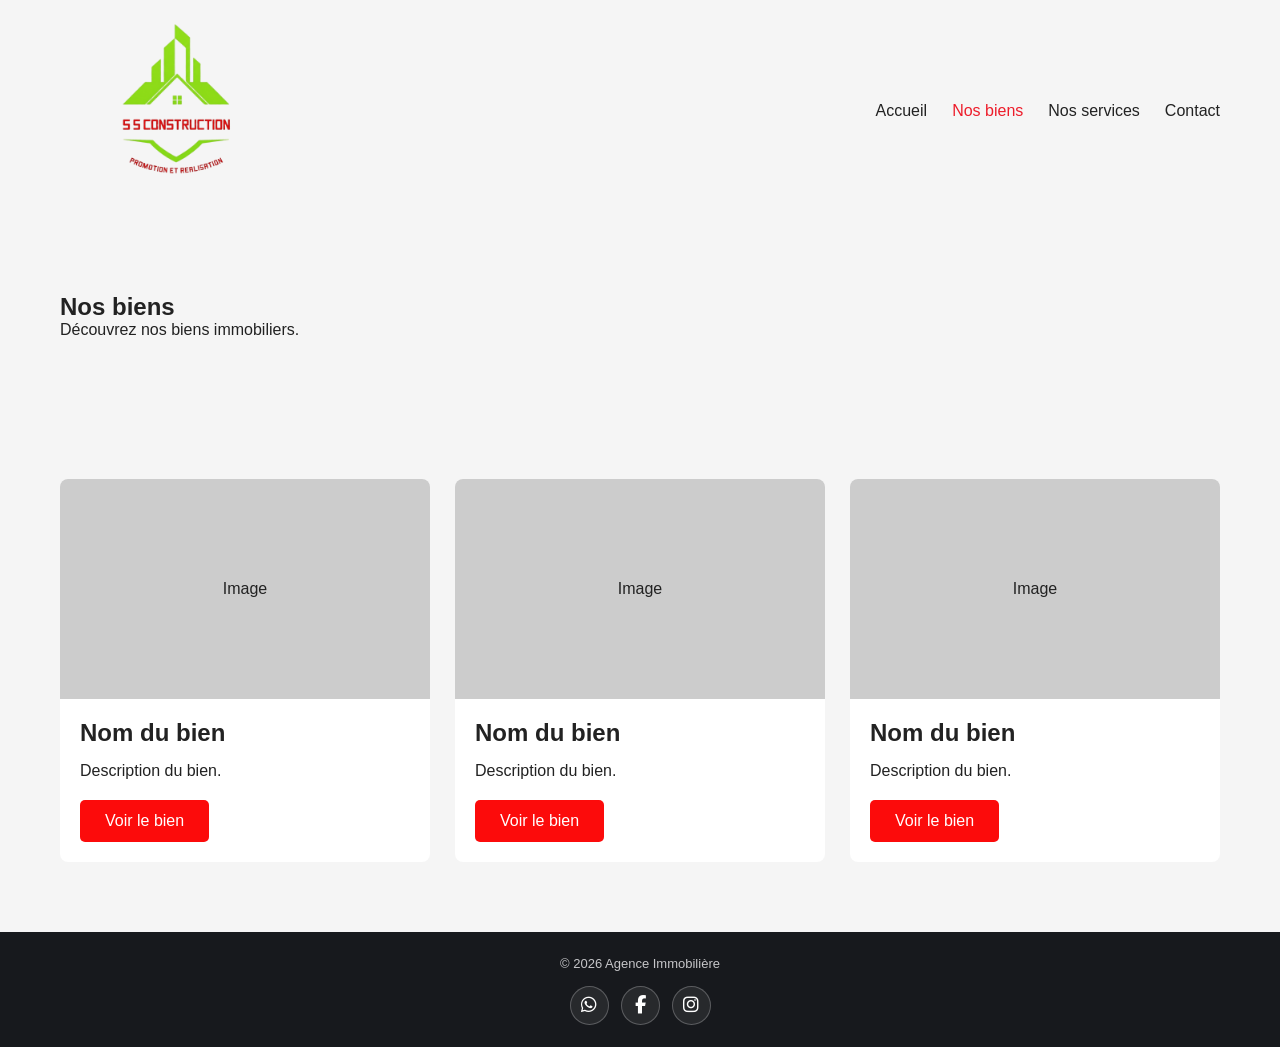
==== biens.html @ 998b1f46 "Initial commit" ====
<!DOCTYPE html>
<html lang="fr">

<head>
    <meta charset="UTF-8">
    <meta name="viewport" content="width=device-width, initial-scale=1.0">

    <title>Nos biens</title>

    <link rel="stylesheet" href="https://cdnjs.cloudflare.com/ajax/libs/font-awesome/6.5.2/css/all.min.css">
    <link rel="stylesheet" href="css/style.css">
</head>

<body>

    <header>
        <nav class="navbar" aria-label="Navigation principale">
            <a class="logo" href="index.html" aria-label="Accueil - Agence Immobilière">
                <img src="images/logo-crop.png" alt="Logo de l'agence immobilière">
            </a>
            <ul class="nav-links">
                <li><a href="index.html">Accueil</a></li>
                <li><a href="biens.html" class="active">Nos biens</a></li>
                <li><a href="services.html">Nos services</a></li>
                <li><a href="contact.html" data-contact-page>Contact</a></li>
            </ul>
        </nav>
    </header>


    <!-- CONTENU -->
    <main>

        <section class="page-title">

            <h1>Nos biens</h1>

            <p>
                Découvrez nos biens immobiliers.
            </p>

        </section>


        <section class="properties">

            <div class="property-card">

                <div class="property-image">
                    Image
                </div>

                <div class="property-content">

                    <h2>Nom du bien</h2>

                    <p>
                        Description du bien.
                    </p>

                    <a href="#" class="btn">
                        Voir le bien
                    </a>

                </div>

            </div>


            <div class="property-card">

                <div class="property-image">
                    Image
                </div>

                <div class="property-content">

                    <h2>Nom du bien</h2>

                    <p>
                        Description du bien.
                    </p>

                    <a href="#" class="btn">
                        Voir le bien
                    </a>

                </div>

            </div>


            <div class="property-card">

                <div class="property-image">
                    Image
                </div>

                <div class="property-content">

                    <h2>Nom du bien</h2>

                    <p>
                        Description du bien.
                    </p>

                    <a href="#" class="btn">
                        Voir le bien
                    </a>

                </div>

            </div>

        </section>

    </main>


    <footer class="site-footer">
        <p>© 2026 Agence Immobilière</p>
        <div class="footer-socials" aria-label="Réseaux sociaux">
            <a href="#" class="social-icon whatsapp" target="_blank" rel="noopener noreferrer" aria-label="WhatsApp" title="WhatsApp">
                <i class="fab fa-whatsapp" aria-hidden="true"></i>
            </a>
            <a href="#" class="social-icon facebook" target="_blank" rel="noopener noreferrer" aria-label="Facebook" title="Facebook">
                <i class="fab fa-facebook-f" aria-hidden="true"></i>
            </a>
            <a href="#" class="social-icon instagram" target="_blank" rel="noopener noreferrer" aria-label="Instagram" title="Instagram">
                <i class="fab fa-instagram" aria-hidden="true"></i>
            </a>
        </div>
    </footer>


    <script src="js/script.js"></script>

</body>

</html>
---- css/style.css ----
/* =========================
   GENERAL
========================= */

* {
    margin: 0;
    padding: 0;
    box-sizing: border-box;
}

body {
    font-family: Arial, sans-serif;
    background-color: #f5f5f5;
    color: #222;
}


/* =========================
   NAVBAR
========================= */

header {
    width: 100%;
    z-index: 10;
}

/* Header superposé uniquement sur l'accueil */
.home header {
    position: absolute;
    top: 0;
    left: 0;
}

.navbar {
    max-width: 1200px;
    margin: auto;
    padding: 20px;

    display: flex;
    justify-content: space-between;
    align-items: center;
}

.logo img {
    width: 120px;
    height: 120px;
    display: block;
}

.nav-links {
    list-style: none;

    display: flex;
    gap: 25px;
}

.nav-links a {
    text-decoration: none;
    color: #222;
}


/* =========================
   HERO
========================= */

.hero {
    height: 100vh;
    min-height: 600px;

    display: flex;
    justify-content: center;
    align-items: center;

    text-align: center;

    background-image: url("../images/photo1.jpg");
    background-size: cover;
    background-position: center;

    color: white;
}

.hero-content {
    max-width: 700px;
}

.hero h1 {
    font-size: 48px;
    margin-bottom: 20px;
}

.hero p {
    font-size: 20px;
    margin-bottom: 30px;
}


/* =========================
   BUTTON
========================= */

.btn {
    display: inline-block;

    padding: 12px 25px;

    background-color: rgb(252, 11, 11);
    color: white;

    text-decoration: none;

    border-radius: 5px;
}

.hero-buttons {
    display: flex;
    justify-content: center;
    align-items: center;
    gap: 15px;
    margin-top: 35px;
    flex-wrap: wrap;
}

.hero-btn {
    display: flex;
    align-items: center;
    justify-content: center;
    gap: 25px;

    min-width: 180px;
    padding: 18px 28px;

    background-color: rgb(249, 249, 249);
    color: #222;

    text-decoration: none;

    border-radius: 40px;

    font-weight: bold;
    text-transform: uppercase;

    transition: 0.3s;
}

.hero-btn span {
    font-size: 22px;
}

.hero-btn:hover {
    transform: translateY(-3px);
}
/* 
  nos bien
*/

.red-btn {
    background-color: rgb(250, 28, 28);
    color: white;
}


/* =========================
   SECTIONS
========================= */

.presentation,
.services,
.page-title,
.properties,
.contact {
    max-width: 1200px;
    margin: auto;
    padding: 70px 20px;
}

.presentation h2,
.services h2 {
    margin-bottom: 20px;
}


/* =========================
   SERVICES
========================= */

.services-container {
    display: flex;
    gap: 20px;
    margin-top: 30px;
}

.service {
    flex: 1;

    background-color: white;

    padding: 30px;

    border-radius: 8px;
}

.service h3 {
    margin-bottom: 15px;
}


/* =========================
   PROPERTIES
========================= */

.properties {
    display: grid;

    grid-template-columns: repeat(3, 1fr);

    gap: 25px;
}

.property-card {
    background-color: white;

    border-radius: 8px;

    overflow: hidden;
}

.property-image {
    height: 220px;

    background-color: #ccc;

    display: flex;
    justify-content: center;
    align-items: center;
}

.property-content {
    padding: 20px;
}

.property-content h2 {
    margin-bottom: 15px;
}

.property-content p {
    margin-bottom: 20px;
}


/* =========================
   CONTACT
========================= */

.contact {
    display: flex;
    justify-content: center;
}

form {
    width: 100%;
    max-width: 600px;

    background-color: white;

    padding: 30px;

    border-radius: 8px;
}

form label {
    display: block;

    margin-bottom: 8px;
}

form input,
form textarea {
    width: 100%;

    padding: 12px;

    margin-bottom: 20px;

    border: 1px solid #ccc;

    border-radius: 5px;
}

form textarea {
    height: 150px;

    resize: vertical;
}

form button {
    padding: 12px 25px;

    border: none;

    background-color: #222;

    color: white;

    border-radius: 5px;

    cursor: pointer;
}


/* =========================
   FOOTER
========================= */

footer {
    background-color: #222;

    color: white;

    text-align: center;

    padding: 25px;
}


/* =========================
   MOBILE
========================= */

@media (max-width: 768px) {

    .navbar {
        flex-direction: column;
        gap: 20px;
    }

    .nav-links {
        flex-direction: column;

        text-align: center;

        gap: 10px;
    }

    .hero h1 {
        font-size: 35px;
    }

    .services-container {
        flex-direction: column;
    }

    .properties {
        grid-template-columns: 1fr;
    }

    .services-page {
    grid-template-columns: 1fr;
}

.hero-buttons {
    flex-direction: column;
    width: 100%;
}

.hero-btn {
    width: 100%;
    max-width: 300px;
}

}
/* =========================
   SERVICES PAGE
========================= */

.services-page {
    max-width: 1200px;
    margin: auto;
    padding: 50px 20px 80px;

    display: grid;
    grid-template-columns: repeat(2, 1fr);
    gap: 25px;
}

.service-card {
    background-color: white;

    padding: 40px;

    border-radius: 10px;

    text-align: center;

    min-height: 250px;

    display: flex;
    flex-direction: column;
    justify-content: center;
    align-items: center;
}

.service-card h2 {
    margin-bottom: 15px;
}

.service-card p {
    margin-bottom: 25px;
}

/* CONTENEUR DU BOUTON CONTACT */
.contact-wrapper {
    position: relative;
    display: inline-block;
}

/* PETIT RECTANGLE DES RESEAUX */
.social-popup {
    position: absolute;
    top: calc(100% + 12px);
    left: 50%;
    transform: translateX(-50%) translateY(-10px);

    display: flex;
    align-items: center;
    gap: 12px;

    background: rgba(8, 25, 38, 0.95);
    border: 1px solid rgba(255, 255, 255, 0.15);
    border-radius: 14px;

    padding: 12px 15px;

    opacity: 0;
    visibility: hidden;
    pointer-events: none;

    transition: all 0.25s ease;
    z-index: 100;
}

/* PETIT TRIANGLE AU-DESSUS DU RECTANGLE */
.social-popup::before {
    content: "";
    position: absolute;
    top: -7px;
    left: 50%;
    transform: translateX(-50%) rotate(45deg);

    width: 13px;
    height: 13px;

    background: rgba(8, 25, 38, 0.95);
    border-left: 1px solid rgba(255, 255, 255, 0.15);
    border-top: 1px solid rgba(255, 255, 255, 0.15);
}

/* AFFICHAGE */
.social-popup.active {
    opacity: 1;
    visibility: visible;
    pointer-events: auto;
    transform: translateX(-50%) translateY(0);
}

/* ICONES */
.social-icon {
    width: 42px;
    height: 42px;

    display: flex;
    align-items: center;
    justify-content: center;

    border-radius: 50%;
    text-decoration: none;

    color: white;
    font-size: 19px;

    background: rgba(255, 255, 255, 0.10);

    transition: transform 0.2s ease, background 0.2s ease;
}

.social-icon:hover {
    transform: translateY(-3px);
}

/* WHATSAPP */
.social-icon.whatsapp:hover {
    background: #25D366;
}

/* FACEBOOK */
.social-icon.facebook:hover {
    background: #1877F2;
}

/* INSTAGRAM */
.social-icon.instagram:hover {
    background: #E4405F;
}

/* =====================================================
   MISES A JOUR : LOGO, FOOTER ET FENETRE DE CONTACT
===================================================== */

/* Le vrai logo avait une grande marge transparente : logo-crop.png est recadré. */
.logo {
    display: flex;
    align-items: center;
    flex-shrink: 0;
}

.logo img {
    width: 230px;
    height: auto;
    max-height: none;
    object-fit: contain;
    display: block;
}

.navbar {
    gap: 30px;
}

.nav-links a.active,
.nav-links a:hover {
    color: #ed1c2a;
}

.home .nav-links a {
    color: #fff;
    text-shadow: 0 1px 5px rgba(0, 0, 0, 0.55);
}

.home .nav-links a.active,
.home .nav-links a:hover {
    color: #ff454f;
}

.hero-buttons .contact-btn {
    border: 0;
    font-family: inherit;
    font-size: 14px;
    cursor: pointer;
}

/* FOOTER : réseaux sociaux sous le copyright */
.site-footer {
    background: #17191d;
    color: #fff;
    text-align: center;
    padding: 24px 20px 22px;
}

.site-footer p {
    margin: 0;
    color: #c6c6c9;
    font-size: 13px;
}

.footer-socials {
    display: flex;
    justify-content: center;
    align-items: center;
    gap: 12px;
    margin-top: 15px;
}

.footer-socials .social-icon {
    width: 39px;
    height: 39px;
    display: inline-flex;
    align-items: center;
    justify-content: center;
    border: 1px solid rgba(255, 255, 255, 0.24);
    border-radius: 50%;
    color: #fff;
    background: rgba(255, 255, 255, 0.07);
    font-size: 18px;
    text-decoration: none;
    transition: transform .2s ease, background .2s ease, border-color .2s ease;
}

.footer-socials .social-icon:hover {
    transform: translateY(-3px);
}

.footer-socials .whatsapp:hover { background: #25D366; border-color: #25D366; }
.footer-socials .facebook:hover { background: #1877F2; border-color: #1877F2; }
.footer-socials .instagram:hover { background: #E4405F; border-color: #E4405F; }

/* FENETRE MODALE CONTACT */
.contact-modal {
    display: none;
    position: fixed;
    inset: 0;
    z-index: 99999;
    align-items: center;
    justify-content: center;
    padding: 20px;
}

.contact-modal.is-open {
    display: flex;
}

.contact-modal-backdrop {
    position: absolute;
    inset: 0;
    background: rgba(0, 0, 0, .88);
    backdrop-filter: blur(5px);
}

.contact-modal-dialog {
    position: relative;
    z-index: 1;
    width: min(950px, 100%);
    max-height: calc(100vh - 40px);
    overflow-y: auto;
    padding: 28px 30px 25px;
    color: #f5f5f6;
    background: linear-gradient(145deg, #111214, #08090b);
    border: 1px solid #303034;
    box-shadow: 0 24px 80px rgba(0, 0, 0, .55);
}

.contact-close {
    position: absolute;
    top: 14px;
    right: 14px;
    width: 39px;
    height: 39px;
    padding: 0;
    border: 1px solid #45454a;
    border-radius: 50%;
    color: #fff;
    background: #191a1e;
    font-size: 27px;
    line-height: 1;
    cursor: pointer;
    transition: background .2s ease, border-color .2s ease;
}

.contact-close:hover {
    background: #ed1c2a;
    border-color: #ed1c2a;
}

.contact-modal-header {
    display: grid;
    grid-template-columns: 135px minmax(0, 1fr);
    align-items: center;
    gap: 25px;
    padding: 0 48px 24px 0;
}

.contact-modal-logo img {
    display: block;
    width: 130px;
    height: auto;
    object-fit: contain;
}

.contact-modal-heading > span {
    display: block;
    margin-bottom: 7px;
    color: #9b9ba1;
    font-size: 10px;
    font-weight: 700;
    letter-spacing: 1.8px;
}

.contact-modal-heading h2 {
    margin: 0 0 7px;
    color: #fff;
    font-family: Georgia, 'Times New Roman', serif;
    font-size: clamp(32px, 4.5vw, 43px);
    font-weight: 400;
    line-height: 1.1;
}

.contact-modal-heading p {
    max-width: 620px;
    margin: 0;
    color: #aaaab0;
    font-size: 13px;
    line-height: 1.55;
}

.contact-modal-divider {
    height: 1px;
    margin-bottom: 24px;
    background: #2a2a2f;
}

/* Neutralise les règles génériques "form" de l'ancien site dans le popup. */
.contact-modal .contact-request-form {
    width: 100%;
    max-width: none;
    margin: 0;
    padding: 0;
    border: 0;
    border-radius: 0;
    background: transparent;
    color: inherit;
}

.contact-fields-grid {
    display: grid;
    grid-template-columns: repeat(2, minmax(0, 1fr));
    gap: 19px 17px;
}

.contact-modal .contact-field {
    display: flex;
    min-width: 0;
    flex-direction: column;
    gap: 8px;
}

.contact-modal .contact-field > label,
.contact-section-label {
    display: block;
    margin: 0;
    color: #c2c2c6;
    font-size: 11px;
    font-weight: 700;
    line-height: 1.3;
}

.contact-modal .contact-field > label span,
.contact-section-label span {
    color: #ed1c2a;
}

.contact-modal .contact-field input,
.contact-modal .contact-field select,
.contact-modal .contact-field textarea {
    display: block;
    width: 100%;
    min-width: 0;
    margin: 0;
    padding: 13px 14px;
    border: 1px solid #3b3b41;
    border-radius: 0;
    outline: none;
    color: #f5f5f6;
    background: #191a1e;
    box-shadow: none;
    font: inherit;
    font-size: 13px;
    transition: border-color .2s ease;
}

.contact-modal .contact-field input,
.contact-modal .contact-field select {
    height: 48px;
}

.contact-modal .contact-field textarea {
    min-height: 83px;
    resize: vertical;
}

.contact-modal .contact-field input::placeholder,
.contact-modal .contact-field textarea::placeholder {
    color: #77777e;
}

.contact-modal .contact-field input:focus,
.contact-modal .contact-field select:focus,
.contact-modal .contact-field textarea:focus {
    border-color: #ed1c2a;
}

.contact-modal .contact-field select {
    cursor: pointer;
}

.contact-modal .contact-field select option {
    color: #fff;
    background: #191a1e;
}

.contact-form-section {
    margin-top: 20px;
}

.contact-typology-options {
    display: grid;
    grid-template-columns: repeat(4, minmax(0, 1fr));
    gap: 10px;
    margin-top: 9px;
}

.contact-option {
    position: relative;
    display: block;
    margin: 0;
    cursor: pointer;
}

.contact-option input {
    position: absolute;
    width: 1px;
    height: 1px;
    opacity: 0;
}

.contact-option span {
    display: flex;
    min-height: 44px;
    align-items: center;
    justify-content: center;
    border: 1px solid #3b3b41;
    color: #b4b4b9;
    background: #17181b;
    font-size: 12px;
    font-weight: 700;
    transition: background .2s ease, border-color .2s ease, color .2s ease;
}

.contact-option:hover span {
    border-color: #ed1c2a;
}

.contact-option input:checked + span {
    border-color: #ed1c2a;
    color: #fff;
    background: #ed1c2a;
}

.contact-option input:focus-visible + span {
    outline: 2px solid #fff;
    outline-offset: 2px;
}

.contact-modal .contact-message-field {
    margin-top: 20px;
}

.contact-check-row {
    display: flex;
    align-items: flex-start;
    gap: 11px;
    margin: 17px 0 0;
    color: #b5b5bb;
    font-size: 11px;
    font-weight: 400;
    line-height: 1.55;
    cursor: pointer;
}

.contact-modal .contact-check-row input {
    flex: 0 0 auto;
    width: 14px;
    height: 14px;
    margin: 2px 0 0;
    padding: 0;
    accent-color: #ed1c2a;
}

.contact-privacy-row {
    margin-top: 17px;
}

.contact-form-status {
    min-height: 0;
    margin: 0;
    font-size: 12px;
    line-height: 1.5;
}

.contact-form-status:not(:empty) {
    margin-top: 14px;
}

.contact-form-status.is-success { color: #6ed58b; }
.contact-form-status.is-error { color: #ff6972; }

.contact-modal .contact-submit {
    display: block;
    width: 100%;
    min-height: 52px;
    margin: 17px 0 0;
    padding: 15px 18px;
    border: 0;
    border-radius: 0;
    color: #fff;
    background: #ed1c2a;
    font-family: inherit;
    font-size: 12px;
    font-weight: 800;
    letter-spacing: .5px;
    cursor: pointer;
    transition: background .2s ease, opacity .2s ease;
}

.contact-modal .contact-submit:hover { background: #c90e1a; }
.contact-modal .contact-submit:disabled { opacity: .65; cursor: wait; }

.contact-honeypot {
    position: absolute !important;
    left: -10000px !important;
    width: 1px !important;
    height: 1px !important;
    overflow: hidden !important;
}

body.contact-modal-open {
    overflow: hidden;
}

.contact-page-main {
    min-height: 55vh;
}

.contact-page-button {
    margin-top: 25px;
    border: 0;
    cursor: pointer;
    font-family: inherit;
}

@media (max-width: 768px) {
    .navbar {
        flex-direction: row;
        justify-content: space-between;
        gap: 15px;
    }

    .logo img {
        width: 165px;
    }

    .nav-links {
        flex-direction: row;
        flex-wrap: wrap;
        justify-content: flex-end;
        gap: 12px;
    }

    .nav-links a {
        font-size: 13px;
    }
}

@media (max-width: 600px) {
    .contact-modal {
        padding: 8px;
    }

    .contact-modal-dialog {
        max-height: calc(100vh - 16px);
        padding: 21px 16px 18px;
    }

    .contact-modal-header {
        grid-template-columns: 1fr;
        gap: 13px;
        padding: 0 42px 18px 0;
    }

    .contact-modal-logo img {
        width: 105px;
    }

    .contact-modal-heading h2 {
        font-size: 34px;
    }

    .contact-modal-heading p {
        font-size: 12px;
    }

    .contact-fields-grid {
        grid-template-columns: 1fr;
        gap: 15px;
    }

    .contact-typology-options {
        grid-template-columns: repeat(2, minmax(0, 1fr));
    }

    .contact-close {
        top: 9px;
        right: 9px;
    }

    .site-footer {
        padding-bottom: 20px;
    }
}

/* ==========================================
   NOUVEAU DESIGN CONTACT - AGENCE IMMOBILIERE
========================================== */

.contact-modal-backdrop {
    background: rgba(12, 20, 43, 0.72);
    backdrop-filter: blur(8px);
}

.contact-modal-dialog {
    display: grid;
    grid-template-columns: 285px minmax(0, 1fr);

    width: min(1050px, 100%);
    height: min(760px, calc(100vh - 48px));
    min-height: 560px;
    max-height: calc(100vh - 48px);

    padding: 0;
    overflow: hidden;

    border: 0;
    border-radius: 20px;

    background: #ffffff;
    color: #17243a;

    box-shadow: 0 30px 90px rgba(0, 0, 0, 0.3);
}

/* PANNEAU GAUCHE */

.contact-modal-header {
    grid-column: 1;
    grid-row: 1;

    display: flex;
    flex-direction: column;
    justify-content: flex-start;
    align-items: flex-start;
    gap: 38px;

    position: relative;
    overflow: hidden;

    padding: 48px 27px 35px;

    background: linear-gradient(
        155deg,
        #f1f8fe,
        #e1effb
    );

    border-right: 1px solid #d8e8f5;
}

.contact-modal-header::after {
    content: "";
    position: absolute;

    width: 210px;
    height: 210px;

    right: -115px;
    bottom: -100px;

    border: 25px solid rgba(8, 125, 189, 0.08);
    border-radius: 50%;

    pointer-events: none;
}

.contact-modal-logo img {
    width: 165px;
    height: auto;
    object-fit: contain;
}

.contact-modal-heading {
    position: relative;
    z-index: 1;
}

.contact-modal-heading > span {
    display: block;
    margin-bottom: 15px;

    color: #087dbd;

    font-size: 10px;
    font-weight: 800;
    letter-spacing: 1.5px;
}

.contact-modal-heading h2 {
    margin-bottom: 16px;

    color: #17145b;

    font-family: Arial, sans-serif;
    font-size: 31px;
    font-weight: 800;
    line-height: 1.2;
}

.contact-modal-heading p {
    color: #53657a;

    font-size: 13px;
    line-height: 1.8;
}

/* CACHER L'ANCIEN SEPARATEUR */

.contact-modal-divider {
    display: none;
}

/* PANNEAU DROIT : FORMULAIRE */

.contact-modal .contact-request-form {
    grid-column: 2;
    grid-row: 1;

    width: 100%;
    max-width: none;

    min-width: 0;
    min-height: 0;

    overflow-y: auto;

    margin: 0;
    padding: 38px 35px 30px;

    border: 0;
    border-radius: 0;

    background: #ffffff;
    color: #17243a;
}

/* TITRE DU FORMULAIRE */

.contact-form-title {
    margin-bottom: 25px;
    padding-bottom: 20px;

    border-bottom: 1px solid #e5edf4;
}

.contact-form-title > span {
    color: #087dbd;

    font-size: 10px;
    font-weight: 800;
    letter-spacing: 1.3px;
}

.contact-form-title h3 {
    margin: 8px 0;

    color: #17145b;
    font-size: 25px;
    font-weight: 800;
}

.contact-form-title p {
    color: #718096;
    font-size: 12px;
    line-height: 1.6;
}

/* CHAMPS */

.contact-fields-grid {
    gap: 20px 15px;
}

.contact-modal .contact-field > label,
.contact-section-label {
    color: #34445a;
    font-size: 11px;
    font-weight: 700;
}

.contact-modal .contact-field > label span,
.contact-section-label span {
    color: #087dbd;
}

.contact-modal .contact-field input,
.contact-modal .contact-field select,
.contact-modal .contact-field textarea {
    border: 1px solid #d9e4ed;
    border-radius: 8px;

    background: #f8fbfe;
    color: #17243a;

    transition:
        border-color 0.25s ease,
        box-shadow 0.25s ease,
        background 0.25s ease;
}

.contact-modal .contact-field input::placeholder,
.contact-modal .contact-field textarea::placeholder {
    color: #98a5b5;
}

.contact-modal .contact-field input:focus,
.contact-modal .contact-field select:focus,
.contact-modal .contact-field textarea:focus {
    border-color: #087dbd;

    background: #ffffff;

    box-shadow: 0 0 0 3px rgba(8, 125, 189, 0.12);
}

.contact-modal .contact-field select option {
    background: #ffffff;
    color: #17243a;
}

/* TYPOLOGIE F2 F3 F4 F5 */

.contact-option span {
    border: 1px solid #d9e4ed;
    border-radius: 8px;

    background: #f8fbfe;
    color: #53657a;

    transition:
        transform 0.25s ease,
        background 0.25s ease,
        color 0.25s ease,
        border-color 0.25s ease;
}

.contact-option:hover span {
    transform: translateY(-3px);
    border-color: #087dbd;
}

.contact-option input:checked + span {
    background: linear-gradient(135deg, #087dbd, #17145b);
    border-color: #087dbd;
    color: #ffffff;
}

/* CHECKBOXES */

.contact-check-row {
    color: #53657a;
}

.contact-modal .contact-check-row input {
    accent-color: #087dbd;
}

/* BOUTON ENVOYER */

.contact-modal .contact-submit {
    min-height: 52px;

    border: 0;
    border-radius: 9px;

    background: linear-gradient(
        110deg,
        #087dbd,
        #17145b
    );

    color: #ffffff;

    font-size: 12px;
    font-weight: 800;
    letter-spacing: 0.8px;

    box-shadow: 0 7px 18px rgba(8, 125, 189, 0.18);

    transition:
        transform 0.25s ease,
        box-shadow 0.25s ease,
        filter 0.25s ease;
}

.contact-modal .contact-submit:hover {
    background: linear-gradient(
        110deg,
        #0795df,
        #242080
    );

    transform: translateY(-3px);

    box-shadow: 0 12px 24px rgba(8, 125, 189, 0.28);
}

.contact-modal .contact-submit:active {
    transform: scale(0.98);
}

.contact-modal .contact-submit:disabled {
    opacity: 0.65;
}

/* BOUTON FERMER */

.contact-close {
    z-index: 5;

    border: 1px solid #dce7f0;
    background: #ffffff;
    color: #17145b;

    transition:
        transform 0.25s ease,
        background 0.25s ease,
        color 0.25s ease;
}

.contact-close:hover {
    background: #087dbd;
    color: #ffffff;
    border-color: #087dbd;

    transform: rotate(90deg);
}

/* MESSAGES */

.contact-form-status.is-success {
    color: #168653;
}

.contact-form-status.is-error {
    color: #d64050;
}

/* ==========================================
   ANIMATIONS
========================================== */

/* Fond */

.contact-modal.is-open .contact-modal-backdrop {
    animation: contactFadeIn 0.35s ease both;
}

/* Fenetre */

.contact-modal.is-open .contact-modal-dialog {
    animation: contactPopupIn 0.5s cubic-bezier(.2,.8,.2,1) both;
}

/* Panneau gauche */

.contact-modal.is-open .contact-modal-header {
    animation: contactSlideLeft 0.65s ease both;
}

/* Titre */

.contact-modal.is-open .contact-form-title {
    animation: contactSlideUp 0.5s ease 0.1s both;
}

/* Champs avec apparition progressive */

.contact-modal.is-open .contact-fields-grid .contact-field {
    animation: contactSlideUp 0.45s ease both;
}

.contact-fields-grid .contact-field:nth-child(1) {
    animation-delay: 0.12s;
}

.contact-fields-grid .contact-field:nth-child(2) {
    animation-delay: 0.18s;
}

.contact-fields-grid .contact-field:nth-child(3) {
    animation-delay: 0.24s;
}

.contact-fields-grid .contact-field:nth-child(4) {
    animation-delay: 0.30s;
}

/* Apparition du bas du formulaire */

.contact-modal.is-open .contact-form-section,
.contact-modal.is-open .contact-message-field,
.contact-modal.is-open .contact-check-row,
.contact-modal.is-open .contact-submit {
    animation: contactSlideUp 0.45s ease both;
}

.contact-modal.is-open .contact-form-section {
    animation-delay: 0.32s;
}

.contact-modal.is-open .contact-message-field {
    animation-delay: 0.38s;
}

.contact-modal.is-open .contact-check-row {
    animation-delay: 0.42s;
}

.contact-modal.is-open .contact-submit {
    animation-delay: 0.48s;
}

/* Mouvements */

@keyframes contactFadeIn {
    from { opacity: 0; }
    to { opacity: 1; }
}

@keyframes contactPopupIn {
    from {
        opacity: 0;
        transform: translateY(30px) scale(0.96);
    }

    to {
        opacity: 1;
        transform: translateY(0) scale(1);
    }
}

@keyframes contactSlideLeft {
    from {
        opacity: 0;
        transform: translateX(-25px);
    }

    to {
        opacity: 1;
        transform: translateX(0);
    }
}

@keyframes contactSlideUp {
    from {
        opacity: 0;
        transform: translateY(15px);
    }

    to {
        opacity: 1;
        transform: translateY(0);
    }
}

/* ==========================================
   RESPONSIVE TELEPHONE
========================================== */

@media (max-width: 700px) {

    .contact-modal {
        padding: 8px;
    }

    .contact-modal-dialog {
        display: block;

        width: 100%;
        height: auto;
        min-height: 0;

        max-height: calc(100vh - 16px);

        overflow-y: auto;

        border-radius: 15px;
    }

    .contact-modal-header {
        flex-direction: row;
        align-items: center;
        gap: 18px;

        padding: 25px 50px 22px 18px;

        border-right: 0;
        border-bottom: 1px solid #d8e8f5;
    }

    .contact-modal-logo img {
        width: 85px;
    }

    .contact-modal-heading > span {
        font-size: 9px;
    }

    .contact-modal-heading h2 {
        font-size: 22px;
    }

    .contact-modal-heading p {
        font-size: 11px;
    }

    .contact-modal .contact-request-form {
        padding: 22px 18px;
        overflow: visible;
    }

    .contact-form-title h3 {
        font-size: 21px;
    }

    .contact-fields-grid {
        grid-template-columns: 1fr;
        gap: 15px;
    }

    .contact-typology-options {
        grid-template-columns: repeat(2, 1fr);
    }

    .contact-close {
        top: 10px;
        right: 10px;
    }
}

/* Respecter les préférences de réduction des animations */

@media (prefers-reduced-motion: reduce) {

    .contact-modal *,
    .contact-modal *::before,
    .contact-modal *::after {
        animation-duration: 0.01ms !important;
        transition-duration: 0.01ms !important;
    }

}
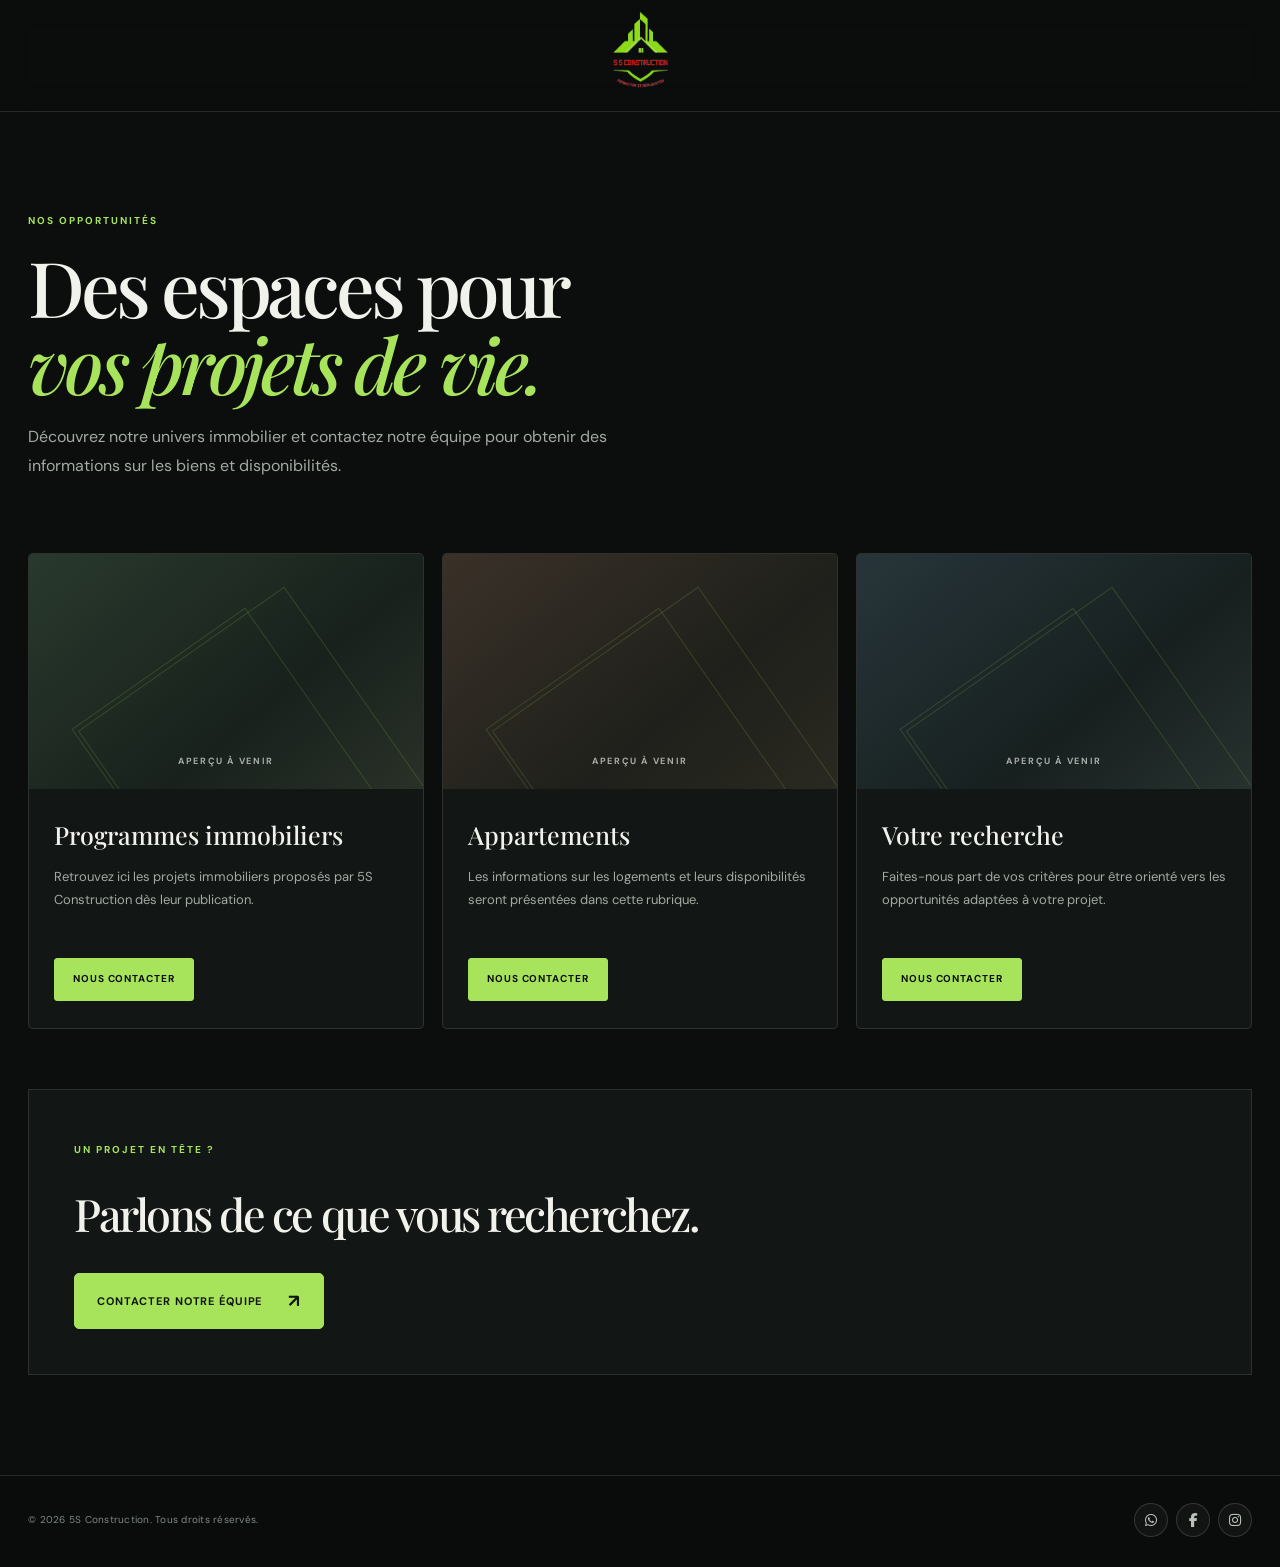
==== commit 89db21ca: "modif1" ====
--- a/biens.html
+++ b/biens.html
@@ -5,40 +5,34 @@
     <meta charset="UTF-8">
     <meta name="viewport" content="width=device-width, initial-scale=1.0">
 
-    <title>Nos biens</title>
+    <title>Nos biens | 5S Construction</title>
 
     <link rel="stylesheet" href="https://cdnjs.cloudflare.com/ajax/libs/font-awesome/6.5.2/css/all.min.css">
+    <link rel="preconnect" href="https://fonts.googleapis.com">
+    <link rel="preconnect" href="https://fonts.gstatic.com" crossorigin>
+    <link href="https://fonts.googleapis.com/css2?family=DM+Sans:wght@400;500;600;700&family=Playfair+Display:ital,wght@0,500;0,600;0,700;1,500;1,600&display=swap" rel="stylesheet">
     <link rel="stylesheet" href="css/style.css">
+    <link rel="stylesheet" href="css/modern.css">
 </head>
 
-<body>
+<body class="inner-page">
 
-    <header>
-        <nav class="navbar" aria-label="Navigation principale">
-            <a class="logo" href="index.html" aria-label="Accueil - Agence Immobilière">
-                <img src="images/logo-crop.png" alt="Logo de l'agence immobilière">
-            </a>
-            <ul class="nav-links">
-                <li><a href="index.html">Accueil</a></li>
-                <li><a href="biens.html" class="active">Nos biens</a></li>
-                <li><a href="services.html">Nos services</a></li>
-                <li><a href="contact.html" data-contact-page>Contact</a></li>
-            </ul>
-        </nav>
-    </header>
+    <header class="site-header">
+    <nav class="navbar" aria-label="Identité du site">
+        <a class="logo" href="index.html" aria-label="Accueil - 5S Construction">
+            <img src="images/logo-crop.png" alt="5S Construction — Promotion et réalisation">
+        </a>
+    </nav>
+</header>
 
 
     <!-- CONTENU -->
     <main>
 
-        <section class="page-title">
-
-            <h1>Nos biens</h1>
-
-            <p>
-                Découvrez nos biens immobiliers.
-            </p>
-
+        <section class="page-title reveal">
+            <span class="eyebrow">NOS OPPORTUNITÉS</span>
+            <h1>Des espaces pour<br><em>vos projets de vie.</em></h1>
+            <p>Découvrez notre univers immobilier et contactez notre équipe pour obtenir des informations sur les biens et disponibilités.</p>
         </section>
 
 
@@ -46,20 +40,18 @@
 
             <div class="property-card">
 
-                <div class="property-image">
-                    Image
-                </div>
+                <div class="property-image property-image-one"><span>APERÇU À VENIR</span></div>
 
                 <div class="property-content">
 
-                    <h2>Nom du bien</h2>
+                    <h2>Programmes immobiliers</h2>
 
                     <p>
-                        Description du bien.
+                        Retrouvez ici les projets immobiliers proposés par 5S Construction dès leur publication.
                     </p>
 
-                    <a href="#" class="btn">
-                        Voir le bien
+                    <a href="contact.html" class="btn">
+                        Nous contacter
                     </a>
 
                 </div>
@@ -69,20 +61,18 @@
 
             <div class="property-card">
 
-                <div class="property-image">
-                    Image
-                </div>
+                <div class="property-image property-image-two"><span>APERÇU À VENIR</span></div>
 
                 <div class="property-content">
 
-                    <h2>Nom du bien</h2>
+                    <h2>Appartements</h2>
 
                     <p>
-                        Description du bien.
+                        Les informations sur les logements et leurs disponibilités seront présentées dans cette rubrique.
                     </p>
 
-                    <a href="#" class="btn">
-                        Voir le bien
+                    <a href="contact.html" class="btn">
+                        Nous contacter
                     </a>
 
                 </div>
@@ -92,20 +82,18 @@
 
             <div class="property-card">
 
-                <div class="property-image">
-                    Image
-                </div>
+                <div class="property-image property-image-three"><span>APERÇU À VENIR</span></div>
 
                 <div class="property-content">
 
-                    <h2>Nom du bien</h2>
+                    <h2>Votre recherche</h2>
 
                     <p>
-                        Description du bien.
+                        Faites-nous part de vos critères pour être orienté vers les opportunités adaptées à votre projet.
                     </p>
 
-                    <a href="#" class="btn">
-                        Voir le bien
+                    <a href="contact.html" class="btn">
+                        Nous contacter
                     </a>
 
                 </div>
@@ -113,12 +101,17 @@
             </div>
 
         </section>
+        <section class="properties-note reveal">
+            <span class="eyebrow">UN PROJET EN TÊTE ?</span>
+            <h2>Parlons de ce que vous recherchez.</h2>
+            <a href="contact.html" class="hero-btn red-btn">Contacter notre équipe <span>↗</span></a>
+        </section>
 
     </main>
 
 
     <footer class="site-footer">
-        <p>© 2026 Agence Immobilière</p>
+        <p>© 2026 5S Construction. Tous droits réservés.</p>
         <div class="footer-socials" aria-label="Réseaux sociaux">
             <a href="#" class="social-icon whatsapp" target="_blank" rel="noopener noreferrer" aria-label="WhatsApp" title="WhatsApp">
                 <i class="fab fa-whatsapp" aria-hidden="true"></i>
--- a/css/modern.css
+++ b/css/modern.css
@@ -0,0 +1,517 @@
+/* =========================================================
+   5S CONSTRUCTION — MODERN DARK VISUAL SYSTEM
+   Palette: graphite, warm white, signature green and red.
+========================================================= */
+:root {
+    --ink: #0b0e0d;
+    --surface: #121715;
+    --surface-raised: #18201c;
+    --surface-soft: #202923;
+    --paper: #f1f2ec;
+    --muted: #a2aaa2;
+    --line: rgba(238, 243, 233, .12);
+    --green: #a8e45b;
+    --green-deep: #76b93a;
+    --red: #e84642;
+    --font-sans: "DM Sans", "Segoe UI", Arial, sans-serif;
+    --font-display: "Playfair Display", Georgia, serif;
+}
+
+html { scroll-behavior: smooth; scroll-padding-top: 30px; }
+body {
+    min-width: 320px;
+    background: var(--ink);
+    color: var(--paper);
+    font-family: var(--font-sans);
+    line-height: 1.65;
+    overflow-x: hidden;
+}
+body::selection { background: var(--green); color: var(--ink); }
+a { color: inherit; }
+button { font: inherit; }
+
+/* Header: the logo is deliberately the only element in the top bar. */
+.site-header {
+    position: relative;
+    z-index: 30;
+    width: 100%;
+    height: 112px;
+    border-bottom: 1px solid var(--line);
+    background: rgba(11, 14, 13, .78);
+    backdrop-filter: blur(16px);
+}
+.home .site-header {
+    position: absolute;
+    inset: 0 0 auto;
+    background: linear-gradient(180deg, rgba(8, 11, 10, .86), rgba(8, 11, 10, .16));
+    border-bottom-color: rgba(255,255,255,.09);
+}
+.navbar {
+    width: min(1360px, calc(100% - 48px));
+    height: 100%;
+    margin: 0 auto;
+    padding: 8px 0;
+    display: flex;
+    align-items: center;
+    justify-content: center;
+}
+.logo {
+    display: inline-flex;
+    align-items: center;
+    justify-content: center;
+    flex: 0 0 auto;
+    transition: transform .35s ease, filter .35s ease;
+}
+.logo:hover { transform: translateY(-2px); filter: drop-shadow(0 7px 22px rgba(168,228,91,.16)); }
+.logo img {
+    display: block;
+    width: 116px;
+    height: 92px;
+    max-height: 96px;
+    object-fit: contain;
+}
+
+/* Home — editorial split hero with a portrait image frame. */
+.home main { position: relative; }
+.home .hero {
+    position: relative;
+    isolation: isolate;
+    width: min(1500px, 100%);
+    min-height: 790px;
+    min-height: max(790px, 100svh);
+    height: auto;
+    margin: 0 auto;
+    padding: 150px clamp(28px, 7vw, 112px) 105px;
+    display: grid;
+    grid-template-columns: minmax(0, 1.08fr) minmax(330px, .82fr);
+    align-items: center;
+    gap: clamp(42px, 7vw, 112px);
+    color: var(--paper);
+    text-align: left;
+    background:
+        radial-gradient(ellipse at 82% 34%, rgba(87, 122, 67, .18), transparent 36%),
+        radial-gradient(ellipse at 3% 82%, rgba(108, 39, 37, .16), transparent 34%),
+        linear-gradient(135deg, #0b0f0d 0%, #101613 56%, #0d110f 100%);
+    overflow: hidden;
+}
+.home .hero::before {
+    content: "";
+    position: absolute;
+    z-index: -1;
+    width: 660px;
+    height: 660px;
+    right: -280px;
+    top: 12%;
+    border: 1px solid rgba(168,228,91,.10);
+    border-radius: 50%;
+    box-shadow: 0 0 0 70px rgba(168,228,91,.018), 0 0 0 140px rgba(168,228,91,.014);
+}
+.hero-content { max-width: 680px; position: relative; z-index: 2; }
+.eyebrow {
+    display: inline-flex;
+    align-items: center;
+    gap: 11px;
+    margin-bottom: 23px;
+    color: var(--green);
+    font-size: 10px;
+    font-weight: 700;
+    line-height: 1.4;
+    letter-spacing: .2em;
+    text-transform: uppercase;
+}
+.eyebrow-dot {
+    width: 7px;
+    height: 7px;
+    border-radius: 50%;
+    background: var(--green);
+    box-shadow: 0 0 0 5px rgba(168,228,91,.12), 0 0 18px rgba(168,228,91,.65);
+}
+.hero h1,
+.page-title h1,
+.presentation h2,
+.services h2,
+.closing-cta h2,
+.properties-note h2 {
+    margin: 0;
+    color: var(--paper);
+    font-family: var(--font-display);
+    font-weight: 500;
+    letter-spacing: -.055em;
+}
+.hero h1 {
+    max-width: 750px;
+    margin-bottom: 26px;
+    font-size: clamp(3.35rem, 6vw, 6.35rem);
+    line-height: .99;
+}
+.hero h1 em,
+.page-title h1 em,
+.presentation h2 em,
+.services h2 em,
+.closing-cta h2 em { color: var(--green); font-weight: 500; }
+.hero .hero-lead {
+    max-width: 520px;
+    margin: 0;
+    color: #bdc4bc;
+    font-size: clamp(15px, 1.15vw, 17px);
+    line-height: 1.85;
+}
+.hero-buttons {
+    display: flex;
+    justify-content: flex-start;
+    align-items: center;
+    gap: 14px;
+    margin-top: 36px;
+    flex-wrap: wrap;
+}
+.hero-btn {
+    min-height: 56px;
+    min-width: 205px;
+    padding: 15px 22px;
+    display: inline-flex;
+    align-items: center;
+    justify-content: space-between;
+    gap: 26px;
+    border: 1px solid rgba(245,248,241,.2);
+    border-radius: 5px;
+    background: rgba(255,255,255,.035);
+    color: var(--paper);
+    text-decoration: none;
+    font-size: 11px;
+    font-weight: 700;
+    letter-spacing: .08em;
+    text-transform: uppercase;
+    cursor: pointer;
+    transition: transform .28s ease, border-color .28s ease, background .28s ease, box-shadow .28s ease;
+}
+.hero-btn span { font-size: 18px; line-height: 1; transition: transform .28s ease; }
+.hero-btn:hover { transform: translateY(-4px); border-color: var(--green); box-shadow: 0 12px 30px rgba(0,0,0,.2); }
+.hero-btn:hover span { transform: translate(3px,-2px); }
+.hero-btn.red-btn {
+    border-color: var(--green);
+    background: var(--green);
+    color: #11170d;
+}
+.hero-btn.red-btn:hover { background: #baf276; border-color: #baf276; }
+.hero-buttons .contact-btn { min-width: 220px; font-family: var(--font-sans); font-size: 11px; }
+.hero-footnote {
+    display: flex;
+    align-items: center;
+    gap: 13px;
+    margin-top: 48px;
+    color: #79837a;
+    font-size: 11px;
+    letter-spacing: .035em;
+}
+.hero-footnote-line { display: inline-block; width: 35px; height: 1px; background: var(--red); }
+
+.hero-visual {
+    position: relative;
+    justify-self: end;
+    width: min(100%, 470px);
+    padding: 0 18px 18px 0;
+    animation: visualReveal 1.05s .12s both cubic-bezier(.2,.7,.2,1);
+}
+.hero-image-wrap {
+    position: relative;
+    height: clamp(490px, 66vh, 690px);
+    min-height: 490px;
+    border: 1px solid rgba(231,239,224,.18);
+    border-radius: 4px;
+    overflow: hidden;
+    background: #242b25;
+    box-shadow: 22px 24px 70px rgba(0,0,0,.38);
+}
+.hero-image-wrap img {
+    display: block;
+    width: 100%;
+    height: 100%;
+    object-fit: cover;
+    object-position: center 48%;
+    filter: saturate(.78) contrast(1.04) brightness(.82);
+    transition: transform 1.1s cubic-bezier(.2,.7,.2,1), filter .6s ease;
+}
+.hero-visual:hover .hero-image-wrap img { transform: scale(1.045); filter: saturate(.92) contrast(1.04) brightness(.9); }
+.hero-image-shade { position: absolute; inset: 0; background: linear-gradient(180deg, rgba(8,13,10,.28), transparent 34%, rgba(8,13,10,.08) 52%, rgba(8,13,10,.82)); pointer-events: none; }
+.hero-image-index {
+    position: absolute;
+    top: 23px;
+    left: 24px;
+    color: #f0f2eb;
+    font-size: 10px;
+    font-weight: 700;
+    letter-spacing: .16em;
+}
+.hero-image-index i { margin: 0 6px; color: var(--green); font-style: normal; }
+.hero-image-caption { position: absolute; left: 28px; right: 28px; bottom: 30px; display: flex; flex-direction: column; gap: 9px; }
+.caption-kicker { color: var(--green); font-size: 9px; font-weight: 700; letter-spacing: .19em; }
+.hero-image-caption strong { color: #fff; font-family: var(--font-display); font-size: clamp(2rem, 3.2vw, 3rem); font-weight: 500; line-height: 1.05; letter-spacing: -.035em; }
+.hero-stamp {
+    position: absolute;
+    z-index: 2;
+    right: -26px;
+    bottom: 64px;
+    width: 116px;
+    height: 116px;
+    display: flex;
+    flex-direction: column;
+    align-items: center;
+    justify-content: center;
+    gap: 1px;
+    border: 1px solid rgba(168,228,91,.44);
+    border-radius: 50%;
+    background: rgba(17,24,19,.94);
+    color: var(--green);
+    box-shadow: 0 14px 35px rgba(0,0,0,.3);
+    transform: rotate(8deg);
+}
+.hero-stamp span { font-family: var(--font-display); font-size: 35px; line-height: 1; }
+.hero-stamp small { color: #c1cabb; font-size: 7px; font-weight: 700; letter-spacing: .13em; line-height: 1.5; text-align: center; }
+.hero-vertical-note { position: absolute; right: -13px; top: 14%; color: #69746a; font-size: 8px; letter-spacing: .18em; writing-mode: vertical-rl; }
+.scroll-cue {
+    position: absolute;
+    bottom: 30px;
+    left: clamp(28px, 7vw, 112px);
+    display: inline-flex;
+    align-items: center;
+    gap: 12px;
+    color: #758076;
+    font-size: 8px;
+    font-weight: 700;
+    letter-spacing: .17em;
+    text-decoration: none;
+}
+.scroll-cue span { position: relative; width: 28px; height: 1px; background: #576256; overflow: hidden; }
+.scroll-cue span::after { content: ""; position: absolute; inset: 0; background: var(--green); transform: translateX(-100%); animation: cueLine 2s ease-in-out infinite; }
+
+/* Editorial content sections. */
+.section-shell { width: min(1240px, calc(100% - 56px)); margin: 0 auto; }
+.presentation {
+    padding: 125px 0 112px;
+    display: grid;
+    grid-template-columns: 1.08fr .82fr;
+    align-items: end;
+    gap: 90px;
+    border-bottom: 1px solid var(--line);
+}
+.presentation .eyebrow, .section-heading .eyebrow, .page-title .eyebrow, .closing-cta .eyebrow, .properties-note .eyebrow { margin-bottom: 20px; }
+.presentation h2 { font-size: clamp(2.5rem, 4.5vw, 4.35rem); line-height: 1.1; }
+.presentation-copy { max-width: 480px; padding-bottom: 5px; }
+.presentation-copy p { margin: 0 0 15px; color: var(--muted); font-size: 15px; line-height: 1.9; }
+.text-link {
+    display: inline-flex;
+    align-items: center;
+    gap: 22px;
+    margin-top: 16px;
+    padding-bottom: 9px;
+    border-bottom: 1px solid rgba(168,228,91,.55);
+    color: var(--paper);
+    font-size: 11px;
+    font-weight: 700;
+    letter-spacing: .08em;
+    text-decoration: none;
+    text-transform: uppercase;
+    transition: color .25s ease, gap .25s ease;
+}
+.text-link span { color: var(--green); font-size: 17px; }
+.text-link:hover { color: var(--green); gap: 29px; }
+.services { padding: 112px 0 130px; }
+.section-heading { display: flex; justify-content: space-between; align-items: end; gap: 30px; margin-bottom: 42px; }
+.services h2 { font-size: clamp(2.4rem, 4vw, 3.9rem); line-height: 1.12; }
+.section-heading > .text-link { margin-bottom: 9px; }
+.services-container { display: grid; grid-template-columns: repeat(3, 1fr); gap: 16px; margin-top: 0; }
+.service {
+    position: relative;
+    min-height: 310px;
+    padding: 34px 30px 28px;
+    display: flex;
+    flex-direction: column;
+    align-items: flex-start;
+    border: 1px solid var(--line);
+    border-radius: 5px;
+    background: linear-gradient(145deg, rgba(255,255,255,.045), rgba(255,255,255,.012));
+    overflow: hidden;
+    transition: transform .35s ease, border-color .35s ease, background .35s ease;
+}
+.service::after { content: ""; position: absolute; width: 190px; height: 190px; right: -100px; bottom: -100px; border: 1px solid rgba(168,228,91,.12); border-radius: 50%; box-shadow: 0 0 0 24px rgba(168,228,91,.018), 0 0 0 48px rgba(168,228,91,.012); }
+.service:hover { transform: translateY(-7px); border-color: rgba(168,228,91,.42); background: linear-gradient(145deg, rgba(168,228,91,.08), rgba(255,255,255,.015)); }
+.service-number { position: absolute; top: 28px; right: 28px; color: #69756a; font-size: 10px; letter-spacing: .12em; }
+.service-icon { width: 48px; height: 48px; margin-bottom: 36px; display: grid; place-items: center; border: 1px solid rgba(168,228,91,.32); border-radius: 50%; color: var(--green); font-family: var(--font-display); font-size: 25px; }
+.service h3 { margin: 0 0 12px; color: var(--paper); font-family: var(--font-display); font-size: 26px; font-weight: 500; }
+.service p { max-width: 290px; margin: 0; color: var(--muted); font-size: 13px; line-height: 1.8; }
+.service > a, .service > button { position: absolute; z-index: 2; right: 27px; bottom: 25px; width: 37px; height: 37px; display: grid; place-items: center; border: 1px solid rgba(255,255,255,.18); border-radius: 50%; background: transparent; color: var(--green); font-size: 17px; text-decoration: none; cursor: pointer; transition: color .25s ease, background .25s ease, transform .25s ease; }
+.service > a:hover, .service > button:hover { background: var(--green); color: var(--ink); transform: rotate(45deg); }
+.closing-cta {
+    position: relative;
+    width: min(1240px, calc(100% - 56px));
+    min-height: 310px;
+    margin: 0 auto 110px;
+    padding: 58px clamp(30px, 6vw, 76px);
+    display: flex;
+    align-items: center;
+    justify-content: space-between;
+    gap: 35px;
+    border: 1px solid rgba(168,228,91,.23);
+    border-radius: 5px;
+    background: linear-gradient(112deg, #17201a 0%, #111714 75%);
+    overflow: hidden;
+}
+.closing-cta > *:not(.closing-orbit) { position: relative; z-index: 1; }
+.closing-cta h2 { font-size: clamp(2.6rem, 4.3vw, 4.2rem); line-height: 1.04; }
+.closing-cta .hero-btn { flex: 0 0 auto; }
+.closing-orbit { position: absolute; right: 12%; top: -230px; width: 530px; height: 530px; border: 1px solid rgba(168,228,91,.15); border-radius: 50%; box-shadow: 0 0 0 50px rgba(168,228,91,.025), 0 0 0 100px rgba(168,228,91,.018); }
+
+/* Secondary pages. */
+.inner-page { min-height: 100vh; display: flex; flex-direction: column; }
+.inner-page main { flex: 1; }
+.inner-page .page-title {
+    width: min(1240px, calc(100% - 56px));
+    max-width: 1240px;
+    margin: 0 auto;
+    padding: 94px 0 48px;
+    text-align: left;
+}
+.page-title h1 { margin: 0 0 20px; font-size: clamp(3.3rem, 6vw, 5.8rem); line-height: 1; }
+.page-title p { max-width: 660px; margin: 0; color: var(--muted); font-size: 16px; line-height: 1.85; }
+.properties { width: min(1240px, calc(100% - 56px)); max-width: 1240px; padding: 24px 0 50px; display: grid; grid-template-columns: repeat(3, minmax(0,1fr)); gap: 18px; }
+.property-card { border: 1px solid var(--line); border-radius: 5px; overflow: hidden; background: var(--surface); transition: transform .3s ease, border-color .3s ease; }
+.property-card:hover { transform: translateY(-6px); border-color: rgba(168,228,91,.4); }
+.property-image { position: relative; height: 235px; display: flex; align-items: end; padding: 20px; overflow: hidden; background: linear-gradient(140deg, #29392d, #18211c 62%, #293128); }
+.property-image::before, .property-image::after { content: ""; position: absolute; border: 1px solid rgba(168,228,91,.16); transform: rotate(-35deg); }
+.property-image::before { width: 250px; height: 350px; right: 15px; bottom: -190px; }
+.property-image::after { width: 210px; height: 290px; right: 75px; bottom: -145px; }
+.property-image-two { background: linear-gradient(140deg, #3a3128, #1f201b 62%, #2a2921); }
+.property-image-three { background: linear-gradient(140deg, #27353a, #17201f 62%, #27312e); }
+.property-image span { position: relative; z-index: 1; color: rgba(241,242,236,.67); font-size: 9px; font-weight: 700; letter-spacing: .18em; }
+.property-content { padding: 25px 25px 27px; }
+.property-content h2 { margin: 0 0 10px; color: var(--paper); font-family: var(--font-display); font-size: 25px; font-weight: 500; }
+.property-content p { min-height: 74px; margin: 0 0 19px; color: var(--muted); font-size: 13px; line-height: 1.8; }
+.btn { padding: 12px 18px; display: inline-flex; align-items: center; justify-content: center; border: 1px solid var(--green); border-radius: 3px; background: var(--green); color: var(--ink); font-size: 10px; font-weight: 700; letter-spacing: .09em; text-decoration: none; text-transform: uppercase; transition: transform .25s ease, background .25s ease; }
+.btn:hover { transform: translateY(-3px); background: #baf276; }
+.properties-note { width: min(1240px, calc(100% - 56px)); margin: 10px auto 100px; padding: 45px; border: 1px solid var(--line); background: var(--surface); }
+.properties-note h2 { margin: 0 0 23px; font-size: clamp(2rem, 3.5vw, 3rem); }
+.services-page { width: min(1240px, calc(100% - 56px)); max-width: 1240px; margin: 0 auto; padding: 26px 0 105px; display: grid; grid-template-columns: repeat(2,minmax(0,1fr)); gap: 17px; }
+.service-card { position: relative; min-height: 270px; padding: 38px; display: flex; flex-direction: column; justify-content: center; align-items: flex-start; border: 1px solid var(--line); border-radius: 5px; background: linear-gradient(145deg, rgba(255,255,255,.045), rgba(255,255,255,.012)); text-align: left; transition: transform .3s ease, border-color .3s ease; }
+.service-card:hover { transform: translateY(-5px); border-color: rgba(168,228,91,.4); }
+.service-card h2 { margin: 0 0 13px; color: var(--paper); font-family: var(--font-display); font-size: 30px; font-weight: 500; }
+.service-card p { max-width: 430px; margin: 0 0 22px; color: var(--muted); font-size: 14px; line-height: 1.8; }
+.service-card .btn { margin-top: auto; }
+.contact-page-main { display: flex; align-items: center; }
+.contact-page-title { padding-top: 80px !important; padding-bottom: 120px !important; }
+.contact-page-title h1 { font-size: clamp(4rem, 8vw, 7rem); }
+.contact-page-title p { margin-bottom: 30px; }
+
+/* Footer. */
+.site-footer {
+    position: relative;
+    padding: 27px 28px 30px;
+    display: flex;
+    align-items: center;
+    justify-content: space-between;
+    gap: 20px;
+    border-top: 1px solid var(--line);
+    background: #090c0b;
+    text-align: left;
+}
+.site-footer p { margin: 0; color: #7f8980; font-size: 10px; letter-spacing: .025em; }
+.footer-socials { display: flex; align-items: center; justify-content: center; gap: 8px; margin: 0; }
+.footer-socials .social-icon { width: 34px; height: 34px; border: 1px solid rgba(255,255,255,.14); border-radius: 50%; background: rgba(255,255,255,.035); color: #b9c1b8; font-size: 14px; }
+.footer-socials .social-icon:hover { transform: translateY(-3px); }
+
+/* Existing contact form: recolored to match the new site without changing its behavior. */
+.contact-modal-backdrop { background: rgba(3,6,4,.9); backdrop-filter: blur(9px); }
+.contact-modal-dialog { border: 1px solid rgba(168,228,91,.24); border-radius: 6px; background: #111714; color: var(--paper); box-shadow: 0 30px 100px rgba(0,0,0,.6); }
+.contact-modal-header { background: linear-gradient(135deg, #1b261e, #121815); border-color: rgba(255,255,255,.1); }
+.contact-modal-heading > span { color: var(--green); letter-spacing: .17em; }
+.contact-modal-heading h2 { color: var(--paper); font-family: var(--font-display); font-weight: 500; }
+.contact-modal-heading p { color: #aeb8ad; }
+.contact-modal-divider { background: rgba(255,255,255,.1); }
+.contact-modal .contact-request-form { background: #111714; }
+.contact-modal .contact-field > label, .contact-modal .contact-section-label, .contact-modal .contact-check-row { color: #c9d0c7; }
+.contact-modal .contact-field input, .contact-modal .contact-field select, .contact-modal .contact-field textarea { border: 1px solid rgba(255,255,255,.14); border-radius: 3px; background: #0b100d; color: var(--paper); }
+.contact-modal .contact-field input::placeholder, .contact-modal .contact-field textarea::placeholder { color: #687269; }
+.contact-modal .contact-field input:focus, .contact-modal .contact-field select:focus, .contact-modal .contact-field textarea:focus { border-color: var(--green); box-shadow: 0 0 0 3px rgba(168,228,91,.1); outline: 0; }
+.contact-modal .contact-field select option { background: #111714; color: var(--paper); }
+.contact-modal .contact-option span { border-color: rgba(255,255,255,.18); background: #0b100d; color: var(--paper); }
+.contact-modal .contact-option input:checked + span { border-color: var(--green); background: rgba(168,228,91,.12); color: var(--green); }
+.contact-modal .contact-submit { border-radius: 3px; background: var(--green); color: #11170d; font-weight: 800; letter-spacing: .1em; }
+.contact-modal .contact-submit:hover { background: #baf276; }
+.contact-close { color: var(--paper); }
+
+/* Scroll reveal; JS adds .is-visible when a section enters the viewport. */
+.reveal { opacity: 0; transform: translateY(24px); transition: opacity .75s ease, transform .75s cubic-bezier(.2,.7,.2,1); }
+.reveal.is-visible { opacity: 1; transform: translateY(0); }
+.home .hero-content { animation: contentReveal .85s .08s both cubic-bezier(.2,.7,.2,1); }
+@keyframes contentReveal { from { opacity: 0; transform: translateY(24px); } to { opacity: 1; transform: translateY(0); } }
+@keyframes visualReveal { from { opacity: 0; transform: translate(18px,20px) scale(.985); } to { opacity: 1; transform: translate(0,0) scale(1); } }
+@keyframes cueLine { 0%, 100% { transform: translateX(-100%); } 55% { transform: translateX(100%); } }
+
+/* Responsive layouts. */
+@media (max-width: 1050px) {
+    .home .hero { grid-template-columns: minmax(0,1fr) minmax(280px,.78fr); gap: 44px; padding-left: 5vw; padding-right: 5vw; }
+    .hero h1 { font-size: clamp(3.2rem, 6vw, 5rem); }
+    .hero-image-wrap { height: 590px; min-height: 0; }
+    .hero-stamp { width: 96px; height: 96px; right: -18px; }
+    .presentation { gap: 50px; }
+}
+@media (max-width: 760px) {
+    .site-header { height: 94px; }
+    .navbar { width: calc(100% - 32px); }
+    .logo img { width: 100px; height: 80px; }
+    .home .hero {
+        min-height: auto;
+        padding: 132px 24px 82px;
+        grid-template-columns: 1fr;
+        gap: 48px;
+    }
+    .hero h1 { font-size: clamp(3.15rem, 12vw, 5.1rem); }
+    .hero-lead { max-width: 600px; font-size: 15px; }
+    .hero-buttons { align-items: stretch; gap: 10px; margin-top: 27px; }
+    .hero-btn { min-width: 0; flex: 1 1 220px; }
+    .hero-footnote { margin-top: 30px; }
+    .hero-visual { justify-self: center; width: min(82%, 430px); margin: 0 auto; }
+    .hero-image-wrap { height: clamp(430px, 115vw, 590px); }
+    .hero-stamp { right: -27px; bottom: 50px; }
+    .hero-vertical-note { right: -18px; }
+    .scroll-cue { bottom: 24px; left: 24px; }
+    .section-shell { width: calc(100% - 48px); }
+    .presentation { padding: 86px 0 78px; grid-template-columns: 1fr; gap: 26px; }
+    .presentation h2 { font-size: clamp(2.45rem, 9vw, 3.6rem); }
+    .presentation-copy { max-width: 620px; }
+    .services { padding: 78px 0 88px; }
+    .section-heading { align-items: flex-start; flex-direction: column; gap: 5px; margin-bottom: 28px; }
+    .services h2 { font-size: clamp(2.35rem, 8.5vw, 3.3rem); }
+    .services-container { grid-template-columns: 1fr; gap: 12px; }
+    .service { min-height: 260px; }
+    .closing-cta { width: calc(100% - 48px); margin-bottom: 72px; min-height: 0; padding: 38px 28px; align-items: flex-start; flex-direction: column; }
+    .closing-cta h2 { font-size: clamp(2.7rem, 9vw, 3.8rem); }
+    .closing-orbit { right: -230px; }
+    .inner-page .page-title { width: calc(100% - 48px); padding: 70px 0 34px; }
+    .page-title h1 { font-size: clamp(3.25rem, 11vw, 4.8rem); }
+    .page-title p { font-size: 14px; }
+    .properties { width: calc(100% - 48px); grid-template-columns: 1fr; gap: 14px; padding-top: 15px; }
+    .property-image { height: 220px; }
+    .property-content p { min-height: 0; }
+    .properties-note { width: calc(100% - 48px); margin-bottom: 70px; padding: 30px 25px; }
+    .services-page { width: calc(100% - 48px); grid-template-columns: 1fr; padding-bottom: 75px; }
+    .service-card { min-height: 230px; padding: 30px; }
+    .contact-page-title { padding-top: 75px !important; padding-bottom: 90px !important; }
+    .site-footer { padding: 23px 24px; flex-direction: column; align-items: flex-start; }
+}
+@media (max-width: 430px) {
+    .home .hero { padding-left: 20px; padding-right: 20px; }
+    .hero h1 { font-size: 3rem; }
+    .hero-buttons { flex-direction: column; }
+    .hero-btn { width: 100%; flex-basis: auto; }
+    .hero-visual { width: calc(100% - 16px); }
+    .hero-image-wrap { height: 430px; }
+    .hero-stamp { width: 84px; height: 84px; right: -17px; }
+    .hero-stamp span { font-size: 28px; }
+    .hero-stamp small { font-size: 6px; }
+    .scroll-cue { font-size: 7px; }
+}
+@media (prefers-reduced-motion: reduce) {
+    html { scroll-behavior: auto; }
+    *, *::before, *::after { animation-duration: .01ms !important; animation-iteration-count: 1 !important; transition-duration: .01ms !important; }
+    .reveal { opacity: 1; transform: none; }
+}
